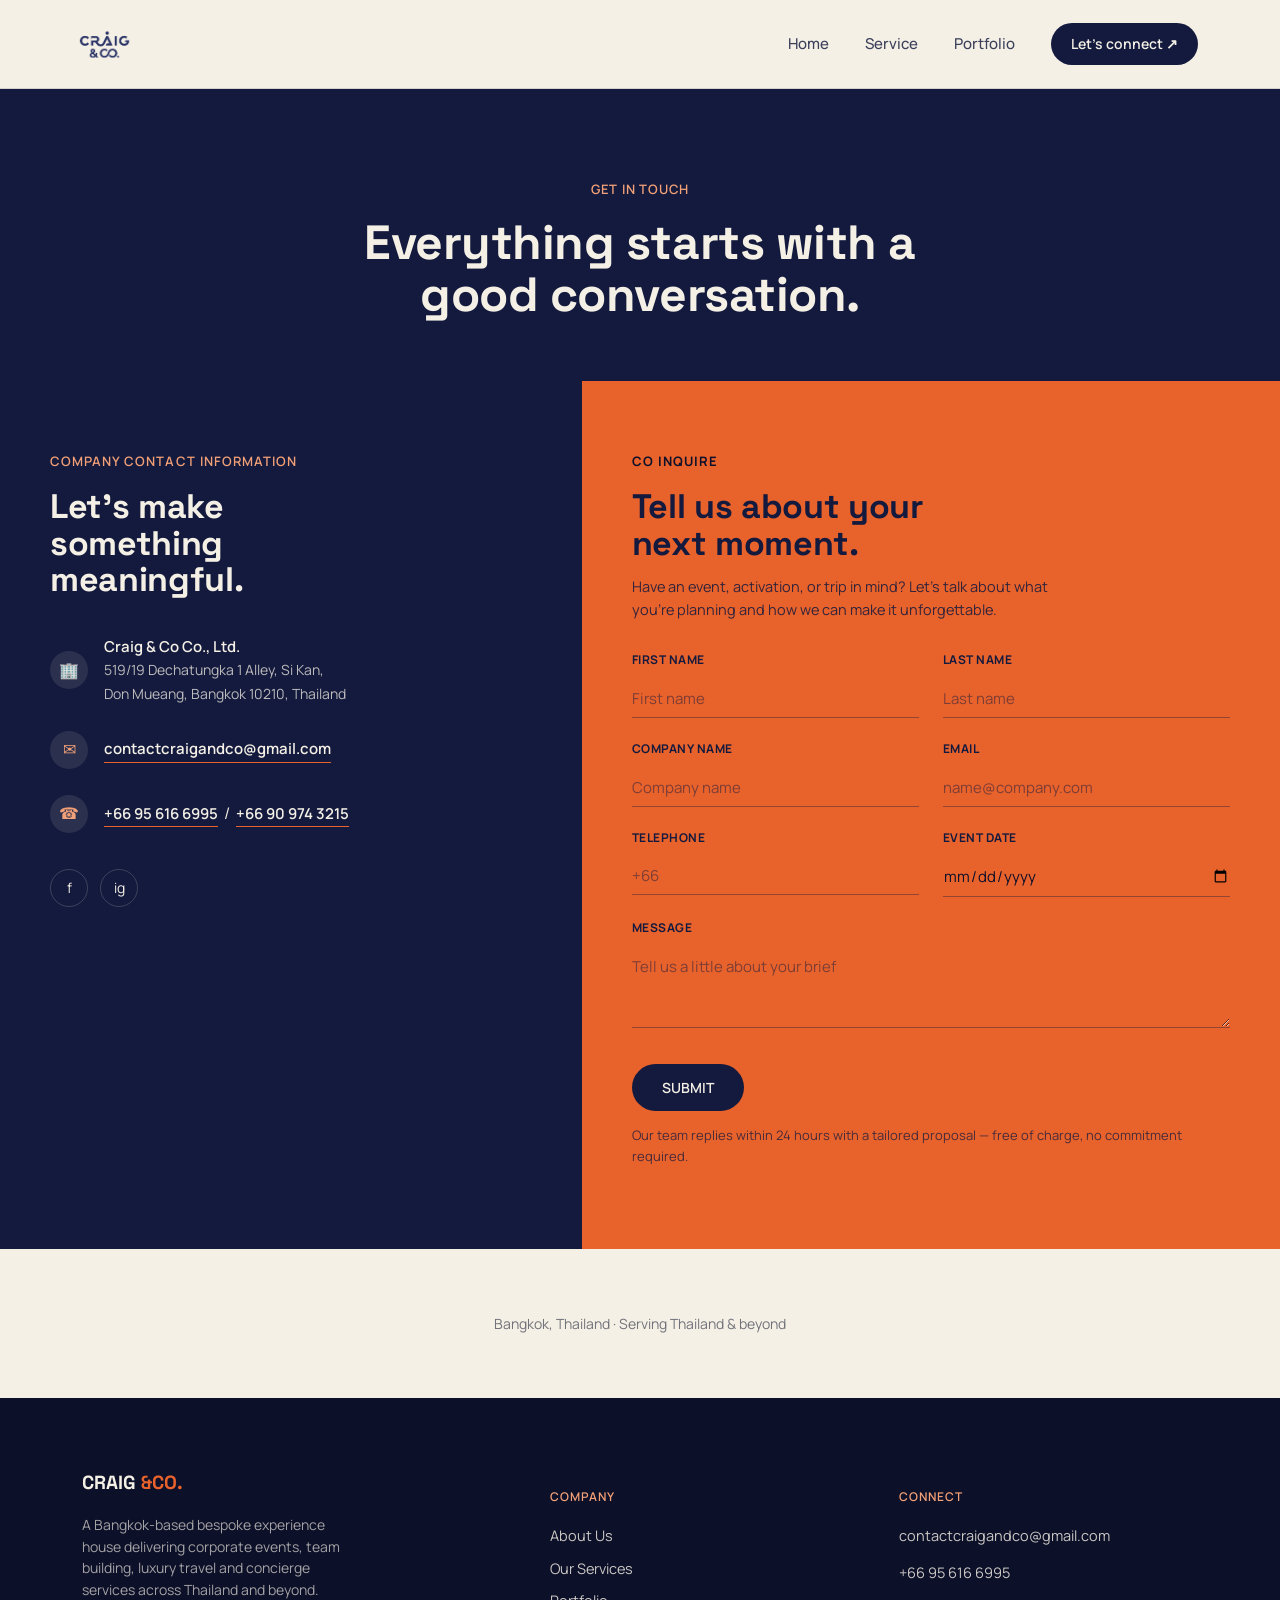
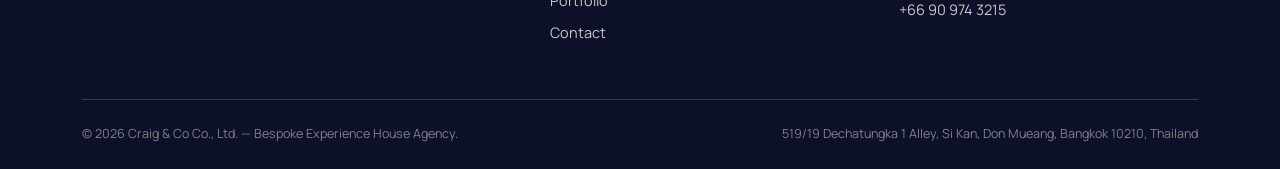
==== contact.html @ 36f7f747 "Initial commit" ====
<!DOCTYPE html>
<html lang="th">
<head>
<meta charset="UTF-8">
<meta name="viewport" content="width=device-width, initial-scale=1.0">
<title>Contact — CRAIG & CO.</title>
<link rel="stylesheet" href="assets/style.css">
</head>
<body>

<nav class="nav">
  <div class="nav-inner">
    <a class="logo" href="index.html">
      <img src="assets/Primary Logo-01.png" alt="CRAIG &amp; CO." class="logo-img">
    </a>
    <div class="nav-links">
      <a href="index.html">Home</a>
      <a href="service.html">Service</a>
      <a href="portfolio.html">Portfolio</a>
      <a class="nav-cta" href="contact.html">Let's connect ↗</a>
    </div>
  </div>
</nav>

<header class="contact-hero">
  <div class="wrap">
    <div class="eyebrow" style="text-align:center; justify-content:center;">GET IN TOUCH</div>
    <h1>Everything starts with a good conversation.</h1>
  </div>
</header>

<section class="contact-split" style="padding:0;">
  <div class="contact-info">
    <div class="lead">COMPANY CONTACT INFORMATION</div>
    <h2>Let's make something meaningful.</h2>

    <div class="contact-row">
      <div class="ic">🏢</div>
      <span style="font-weight:600; font-size:15px;">Craig & Co Co., Ltd.<br><span style="font-weight:400; opacity:0.75; font-size:14px;">519/19 Dechatungka 1 Alley, Si Kan,<br>Don Mueang, Bangkok 10210, Thailand</span></span>
    </div>
    <div class="contact-row">
      <div class="ic">✉</div>
      <a href="mailto:contactcraigandco@gmail.com">contactcraigandco@gmail.com</a>
    </div>
    <div class="contact-row">
      <div class="ic">☎</div>
      <span><a href="tel:+66956166995">+66 95 616 6995</a> &nbsp;/&nbsp; <a href="tel:+66909743215">+66 90 974 3215</a></span>
    </div>

    <div class="socials">
      <a href="#" aria-label="Facebook">f</a>
      <a href="#" aria-label="Instagram">ig</a>
    </div>
  </div>

  <div class="contact-form">
    <div class="lead">CO INQUIRE</div>
    <h2>Tell us about your next moment.</h2>
    <p style="font-size:14.5px; opacity:0.85; margin:-20px 0 30px; max-width:420px;">Have an event, activation, or trip in mind? Let's talk about what you're planning and how we can make it unforgettable.</p>

    <form id="inquiryForm">
      <div class="form-row">
        <div class="field">
          <label for="firstname">FIRST NAME</label>
          <input type="text" id="firstname" placeholder="First name" required>
        </div>
        <div class="field">
          <label for="lastname">LAST NAME</label>
          <input type="text" id="lastname" placeholder="Last name" required>
        </div>
      </div>
      <div class="form-row">
        <div class="field">
          <label for="company">COMPANY NAME</label>
          <input type="text" id="company" placeholder="Company name">
        </div>
        <div class="field">
          <label for="email">EMAIL</label>
          <input type="email" id="email" placeholder="name@company.com" required>
        </div>
      </div>
      <div class="form-row">
        <div class="field">
          <label for="tel">TELEPHONE</label>
          <input type="tel" id="tel" placeholder="+66">
        </div>
        <div class="field">
          <label for="eventdate">EVENT DATE</label>
          <input type="date" id="eventdate">
        </div>
      </div>
      <div class="field">
        <label for="brief">MESSAGE</label>
        <textarea id="brief" rows="3" placeholder="Tell us a little about your brief"></textarea>
      </div>
      <button type="submit" class="form-submit">SUBMIT</button>
      <p class="form-note">Our team replies within 24 hours with a tailored proposal — free of charge, no commitment required.</p>
      <div class="form-success" id="formSuccess">Thanks — your inquiry has been noted. We'll be in touch shortly.</div>
    </form>
  </div>
</section>

<div class="map-note">
  <div class="wrap"><p>Bangkok, Thailand · Serving Thailand & beyond</p></div>
</div>

<footer>
  <div class="wrap">
    <div class="footer-grid">
      <div>
        <div class="footer-logo">CRAIG <span class="hi">&CO.</span></div>
        <p>A Bangkok-based bespoke experience house delivering corporate events, team building, luxury travel and concierge services across Thailand and beyond.</p>
      </div>
      <div class="footer-col">
        <h5>COMPANY</h5>
        <a href="index.html#who">About Us</a>
        <a href="service.html">Our Services</a>
        <a href="portfolio.html">Portfolio</a>
        <a href="contact.html">Contact</a>
      </div>
      <div class="footer-col">
        <h5>CONNECT</h5>
        <p>contactcraigandco@gmail.com</p>
        <p>+66 95 616 6995</p>
        <p>+66 90 974 3215</p>
      </div>
    </div>
    <div class="footer-bottom">
      <span>© 2026 Craig & Co Co., Ltd. — Bespoke Experience House Agency.</span>
      <span>519/19 Dechatungka 1 Alley, Si Kan, Don Mueang, Bangkok 10210, Thailand</span>
    </div>
  </div>
</footer>

<script>
document.getElementById('inquiryForm').addEventListener('submit', function(e){
  e.preventDefault();
  document.getElementById('formSuccess').style.display = 'block';
  this.reset();
});
</script>
</body>
</html>
---- assets/style.css ----
@import url('https://fonts.googleapis.com/css2?family=Space+Grotesk:wght@400;500;600;700&family=Manrope:wght@400;500;600;700&display=swap');

:root{
  --navy: #141a3d;
  --navy-deep: #0d1029;
  --cream: #f4f0e6;
  --orange: #e8622c;
  --orange-soft: #f2a077;
  --ink: #1b1f33;
  --line: rgba(20,26,61,0.14);
  --line-light: rgba(244,240,230,0.18);
  --max: 1180px;
}

*{box-sizing:border-box;}
html{scroll-behavior:smooth;}
body{
  margin:0;
  font-family:'Manrope', sans-serif;
  color:var(--ink);
  background:var(--cream);
  line-height:1.55;
  -webkit-font-smoothing:antialiased;
}
h1,h2,h3,h4{
  font-family:'Space Grotesk', sans-serif;
  margin:0;
  line-height:1.08;
  letter-spacing:-0.01em;
}
a{color:inherit; text-decoration:none;}
img{display:block; max-width:100%;}
button{font-family:inherit;}

.wrap{max-width:var(--max); margin:0 auto; padding:0 32px;}

/* NAV */
.nav{
  position:sticky; top:0; z-index:50;
  background:var(--cream);
  border-bottom:1px solid var(--line);
}
.nav-inner{
  display:flex; align-items:center; justify-content:space-between;
  padding:20px 32px;
  max-width:var(--max); margin:0 auto;
}
.logo{
  display:inline-flex;
  align-items:center;
  text-decoration:none;
  font-family:'Space Grotesk', sans-serif;
  font-weight:700;
  font-size:19px;
  color:var(--navy);
}
.logo span{color:var(--orange);}
.logo-img{
  height:84px;
  width:auto;
  display:block;
  object-fit:contain;
  margin:-18px 0 -18px -13px;
}
.nav-links{
  display:flex; gap:36px; align-items:center;
  font-size:15px; font-weight:500;
}
.nav-links a{color:var(--navy); opacity:0.82; transition:opacity .15s;}
.nav-links a:hover{opacity:1;}
.nav-cta{
  display:inline-flex; align-items:center; gap:6px;
  background:var(--navy); color:var(--cream) !important;
  padding:10px 20px; border-radius:999px; font-weight:600; opacity:1 !important;
  font-size:14px;
}
.nav-toggle{display:none;}

/* HERO */
.hero{
  position:relative;
  background:linear-gradient(100deg, var(--navy-deep) 20%, rgba(13,16,41,0.55) 55%), url('hero.jpg') center/cover no-repeat;
  color:var(--cream);
  min-height:88vh;
  display:flex; align-items:center;
}
.hero-inner{max-width:var(--max); margin:0 auto; padding:80px 32px; width:100%;}
.eyebrow{
  font-size:13px; font-weight:600; letter-spacing:0.06em;
  color:var(--orange-soft);
  margin-bottom:18px;
}
.hero-tag{
  display:inline-block;
  background:rgba(20,26,61,0.55);
  border:1px solid rgba(244,240,230,0.25);
  padding:14px 22px;
  font-family:'Space Grotesk', sans-serif;
  font-weight:700; font-size:20px;
  margin-bottom:28px;
}
.hero-tag .hi{color:var(--orange);}
.hero h1{
  font-size:clamp(34px, 5vw, 58px);
  max-width:780px;
  margin-bottom:22px;
}
.hero h1 .hi{color:var(--orange);}
.hero p{
  max-width:460px;
  font-size:17px;
  opacity:0.88;
  margin-bottom:34px;
}
.link-arrow{
  display:inline-flex; align-items:center; gap:8px;
  font-size:13px; font-weight:600; letter-spacing:0.04em;
  border-bottom:1px solid currentColor;
  padding-bottom:6px;
}
.hero-location{
  position:absolute; right:32px; bottom:28px;
  font-size:12px; letter-spacing:0.12em; opacity:0.75;
  display:flex; align-items:center; gap:8px;
}
.hero-location .dot{width:5px; height:5px; border-radius:50%; background:var(--orange);}

/* SECTION */
section{padding:110px 0;}
.section-head{
  display:flex; justify-content:space-between; align-items:flex-end;
  gap:40px; margin-bottom:56px;
  flex-wrap:wrap;
}
.section-num{
  font-size:13px; font-weight:600; color:var(--orange);
  letter-spacing:0.04em; margin-bottom:14px; display:block;
}
.section-head h2{
  font-size:clamp(28px, 3.6vw, 42px);
  max-width:560px;
  color:var(--navy);
}
.section-head p{
  max-width:340px; font-size:15px; color:var(--ink); opacity:0.72;
}

/* WHO WE ARE */
.who{background:var(--cream);}
.who-grid{display:grid; grid-template-columns:1.4fr 40px 1fr; gap:0; align-items:start;}
.who-title span.brand{color:var(--orange);}
.who-title{font-size:clamp(30px,4vw,46px); color:var(--navy); margin-bottom:6px;}
.who-rule{
  writing-mode:vertical-rl;
  text-orientation:mixed;
  font-size:11px; letter-spacing:0.1em; color:#9a9583;
  justify-self:center;
  border-left:1px solid var(--line);
  padding-left:14px; height:100%;
}
.who-right p{font-size:15px; color:var(--ink); opacity:0.8; margin-bottom:26px; max-width:320px;}
.who-quote{
  border-top:1px solid var(--line);
  margin-top:48px; padding-top:32px;
  font-family:'Space Grotesk', sans-serif;
  font-size:clamp(19px,2.4vw,26px);
  color:var(--navy);
  max-width:800px;
}
.who-quote em{color:var(--orange); font-style:italic; font-family:Georgia, serif;}

/* DARK STRIP - business challenges */
.challenges{
  background:var(--navy); color:var(--cream);
}
.challenges .wrap{display:grid; grid-template-columns:1fr 1fr; gap:60px;}
.challenges h2{font-size:clamp(30px,4vw,44px); margin-bottom:26px; max-width:420px;}
.challenges .rule{width:60px; height:3px; background:var(--orange); margin-bottom:26px;}
.challenges p{opacity:0.75; max-width:340px; font-size:15px;}
.challenge-list{border-top:1px solid var(--line-light);}
.challenge-item{
  display:flex; align-items:center; gap:24px;
  padding:26px 0; border-bottom:1px solid var(--line-light);
  font-size:20px;
}
.challenge-item .no{color:var(--orange); font-weight:600; font-size:13px; width:20px;}
.challenge-item .arrow{margin-left:auto; color:var(--orange);}

/* SERVICES */
.services-grid{
  display:grid; grid-template-columns:1fr 1fr; gap:0;
  border-top:1px solid var(--line); border-left:1px solid var(--line);
}
.service-card{
  border-right:1px solid var(--line); border-bottom:1px solid var(--line);
  padding:36px; position:relative;
  transition:background .3s ease;
  overflow:hidden;
}
.service-card.wide{grid-column:1 / -1; display:grid; grid-template-columns:1fr 1fr;}
.service-media{
  height:210px; margin:-36px -36px 20px -36px;
  background-size:cover; background-position:center;
  transition:transform .6s cubic-bezier(0.16, 1, 0.3, 1);
}
.service-card:hover .service-media{
  transform:scale(1.04);
}
.service-tag{font-size:12px; letter-spacing:0.08em; color:var(--orange); font-weight:600; margin-bottom:10px;}
.service-card h3{font-size:26px; color:var(--navy); margin-bottom:12px;}
.service-card p{font-size:14.5px; opacity:0.75; margin-bottom:18px; max-width:340px;}
.service-card ul{margin:0 0 18px; padding-left:18px; font-size:14px; opacity:0.85;}
.service-card ul li{margin-bottom:4px;}
.service-outcome{font-size:13px; padding-top:14px; border-top:1px solid var(--line);}
.service-outcome b{color:var(--orange); font-weight:700; margin-right:6px;}
.card-arrow{
  position:absolute; top:26px; right:26px; color:var(--orange);
  transition:transform .3s ease;
}
.service-card:hover .card-arrow{
  transform:translate(3px, -3px);
}

/* CO SOLUTIONS */
.solutions{background:var(--navy); color:var(--cream);}
.solutions .section-head h2{color:var(--cream);}
.solutions .section-head p{color:var(--cream); opacity:0.7;}
.solutions-grid{display:grid; grid-template-columns:repeat(3,1fr); gap:26px;}
.solution-card{
  position:relative;
  border-radius:3px;
  overflow:hidden;
  aspect-ratio:3/4.1;
  cursor:pointer;
}
.solution-card img{
  width:100%;
  height:100%;
  object-fit:cover;
  display:block;
  transition:transform 0.65s cubic-bezier(0.16, 1, 0.3, 1);
  will-change:transform;
}
.solution-card:hover img{
  transform:scale(1.07);
}
.solution-card .overlay{
  position:absolute;
  left:0;
  right:0;
  bottom:0;
  padding:24px 22px 26px;
  background:linear-gradient(to top, rgba(13,16,41,0.92) 0%, rgba(13,16,41,0.65) 60%, rgba(13,16,41,0) 100%);
  display:flex;
  flex-direction:column;
  justify-content:flex-end;
  transition:background 0.4s ease, padding 0.4s ease;
}
.solution-card:hover .overlay{
  background:linear-gradient(to top, rgba(13,16,41,0.96) 0%, rgba(13,16,41,0.85) 70%, rgba(13,16,41,0.15) 100%);
}
.solution-card h4{
  font-size:19px;
  color:var(--cream);
  margin:0;
  transition:transform 0.4s cubic-bezier(0.16, 1, 0.3, 1), color 0.3s ease;
}
.solution-card p{
  font-size:13px;
  line-height:1.55;
  color:var(--cream);
  opacity:0;
  max-height:0;
  margin:0;
  transform:translateY(12px);
  overflow:hidden;
  transition:opacity 0.4s ease, transform 0.45s cubic-bezier(0.16, 1, 0.3, 1), max-height 0.45s ease, margin-top 0.3s ease;
  pointer-events:none;
}
.solution-card:hover p{
  opacity:0.88;
  max-height:140px;
  margin-top:10px;
  transform:translateY(0);
  pointer-events:auto;
}

/* FLAWLESS EXECUTION */
.execution{background:var(--cream);}
.execution .wrap{display:grid; grid-template-columns:0.9fr 1.1fr; gap:64px; align-items:center;}
.execution img{width:100%; height:100%; object-fit:cover; aspect-ratio:4/5;}
.execution h2{font-size:clamp(28px,3.6vw,40px); color:var(--navy); margin-bottom:32px;}
.exec-list{border-top:1px solid var(--line);}
.exec-item{
  display:flex; align-items:center; gap:20px;
  padding:20px 0; border-bottom:1px solid var(--line);
  font-size:16px; font-weight:500;
}
.exec-item .no{color:var(--orange); font-size:13px; font-weight:700; width:20px;}
.exec-item .arrow{margin-left:auto; color:var(--orange);}

/* HOW WE WORK */
.process-grid{
  display:grid; grid-template-columns:repeat(3,1fr);
  border-top:1px solid var(--line); border-left:1px solid var(--line);
}
.process-card{
  border-right:1px solid var(--line); border-bottom:1px solid var(--line);
  padding:32px; min-height:200px;
}
.process-card .no{font-size:13px; color:var(--orange); font-weight:600; margin-bottom:14px; display:block;}
.process-card h3{font-size:24px; color:var(--navy); margin-bottom:12px;}
.process-card p{font-size:14px; opacity:0.75;}

/* GALLERY */
.gallery-grid{
  display:grid; grid-template-columns:repeat(4,1fr); gap:14px;
}
.gallery-grid img{width:100%; height:210px; object-fit:cover; border-radius:2px;}
.gallery-grid img.tall{height:440px; grid-row:span 2;}

/* TESTIMONIAL */
.testimonial-card{
  background:#fff; border:1px solid var(--line);
  padding:30px 34px; max-width:520px;
}
.testimonial-card p{font-family:Georgia, serif; font-style:italic; font-size:15px; opacity:0.85; margin-bottom:18px;}
.testimonial-card .name{font-weight:600; font-size:14px; color:var(--navy);}
.testimonial-card .date{font-size:12.5px; opacity:0.6;}

/* FAQ */
.faq-list{border-top:1px solid var(--line); max-width:760px;}
.faq-item{border-bottom:1px solid var(--line); padding:22px 0; display:flex; justify-content:space-between; gap:20px; cursor:pointer;}
.faq-item-wrap:last-child .faq-answer{border-bottom:1px solid var(--line);}
.faq-item h4{font-size:17px; color:var(--navy); font-weight:600;}
.faq-item .plus{color:var(--orange); font-size:20px;}
.faq-answer{display:none; padding:0 0 22px; margin-top:-14px; font-size:14.5px; opacity:0.75; max-width:600px;}

/* CTA STRIP */
.cta-strip{text-align:center; background:var(--cream);}
.cta-strip h2{font-size:clamp(28px,4vw,44px); color:var(--navy); margin-bottom:18px;}
.cta-strip h2 .hi{color:var(--orange);}
.cta-strip p{max-width:520px; margin:0 auto 34px; font-size:15px; opacity:0.75;}
.cta-box{
  display:inline-flex; gap:14px; align-items:center;
  background:#eae5d6; padding:14px; border-radius:999px;
}
.btn-primary{
  background:var(--navy); color:var(--cream);
  padding:14px 26px; border-radius:999px; font-weight:600; font-size:14px;
  border:none; cursor:pointer;
}
.btn-secondary{
  background:transparent; border:1px solid var(--navy);
  color:var(--navy); padding:13px 24px; border-radius:999px;
  font-weight:600; font-size:14px; cursor:pointer;
  display:inline-flex; align-items:center; gap:8px;
}

/* FOOTER */
footer{background:var(--navy-deep); color:var(--cream); padding:70px 0 26px;}
.footer-grid{
  display:grid; grid-template-columns:1.4fr 1fr 1fr; gap:50px;
  padding-bottom:44px; border-bottom:1px solid var(--line-light);
}
.footer-logo{font-family:'Space Grotesk',sans-serif; font-weight:700; font-size:19px; margin-bottom:16px;}
.footer-logo .hi{color:var(--orange);}
.footer-grid p{font-size:14px; opacity:0.65; max-width:280px;}
.footer-col h5{font-size:12px; letter-spacing:0.08em; color:var(--orange-soft); margin-bottom:18px; font-weight:600;}
.footer-col a, .footer-col p{display:block; font-size:14.5px; opacity:0.82; margin-bottom:10px;}
.footer-bottom{
  display:flex; justify-content:space-between; padding-top:24px;
  font-size:12.5px; opacity:0.5; flex-wrap:wrap; gap:10px;
}

/* CONTACT PAGE */
.contact-hero{background:var(--navy); color:var(--cream); padding:90px 0 60px; text-align:center;}
.contact-hero h1{font-size:clamp(30px,4.6vw,48px); max-width:640px; margin:0 auto;}
.contact-split{display:grid; grid-template-columns:1fr 1.2fr;}
.contact-info{background:var(--navy); color:var(--cream); padding:70px 50px;}
.contact-info .lead{font-size:13px; letter-spacing:0.08em; color:var(--orange-soft); font-weight:600; margin-bottom:18px;}
.contact-info h2{font-size:clamp(26px,3vw,34px); margin-bottom:36px; max-width:280px;}
.contact-row{display:flex; align-items:center; gap:16px; margin-bottom:26px;}
.contact-row .ic{
  width:38px; height:38px; border-radius:50%;
  background:rgba(244,240,230,0.1); display:flex; align-items:center; justify-content:center;
  color:var(--orange-soft); flex-shrink:0;
}
.contact-row a{font-weight:600; font-size:15px; border-bottom:1px solid var(--orange); padding-bottom:2px;}
.socials{display:flex; gap:12px; margin-top:36px;}
.socials a{
  width:38px; height:38px; border-radius:50%; border:1px solid var(--line-light);
  display:flex; align-items:center; justify-content:center; font-size:14px;
}
.contact-form{background:var(--orange); padding:70px 50px; color:var(--navy);}
.contact-form .lead{font-size:13px; letter-spacing:0.08em; font-weight:700; margin-bottom:18px; color:var(--navy-deep);}
.contact-form h2{font-size:clamp(26px,3vw,34px); margin-bottom:34px; max-width:320px;}
.form-row{display:grid; grid-template-columns:1fr 1fr; gap:24px; margin-bottom:22px;}
.field label{display:block; font-size:12px; font-weight:700; letter-spacing:0.04em; margin-bottom:10px;}
.field input, .field textarea{
  width:100%; border:none; border-bottom:1px solid rgba(20,26,61,0.4);
  background:transparent; padding:8px 0; font-family:'Manrope',sans-serif;
  font-size:15px; color:var(--navy-deep);
}
.field input::placeholder, .field textarea::placeholder{color:rgba(20,26,61,0.5);}
.field textarea{resize:vertical; min-height:60px;}
.form-submit{
  margin-top:30px; background:var(--navy); color:var(--cream);
  padding:14px 30px; border-radius:999px; border:none; font-weight:600; cursor:pointer; font-size:14px;
}
.form-note{font-size:13px; opacity:0.75; margin-top:14px;}
.form-success{
  display:none; margin-top:20px; padding:14px 18px; background:rgba(20,26,61,0.12);
  border-radius:6px; font-size:14px; font-weight:600;
}
.map-note{background:var(--cream); padding:50px 0; text-align:center;}
.map-note p{opacity:0.6; font-size:14px;}

@media (max-width: 900px){
  .nav-links{display:none;}
  .who-grid{grid-template-columns:1fr;}
  .who-rule{display:none;}
  .challenges .wrap{grid-template-columns:1fr;}
  .services-grid, .service-card.wide{grid-template-columns:1fr;}
  .solutions-grid{grid-template-columns:1fr;}
  .solution-card p{
    opacity:0.88;
    max-height:none;
    margin-top:8px;
    transform:none;
    pointer-events:auto;
  }
  .execution .wrap{grid-template-columns:1fr;}
  .execution img{aspect-ratio:16/9;}
  .process-grid{grid-template-columns:1fr;}
  .gallery-grid{grid-template-columns:repeat(2,1fr);}
  .gallery-grid img.tall{height:210px; grid-row:auto;}
  .footer-grid{grid-template-columns:1fr; gap:30px;}
  .contact-split{grid-template-columns:1fr;}
  .form-row{grid-template-columns:1fr;}
  section{padding:70px 0;}
}

@media (hover: none){
  .solution-card p{
    opacity:0.88;
    max-height:none;
    margin-top:8px;
    transform:none;
    pointer-events:auto;
  }
}
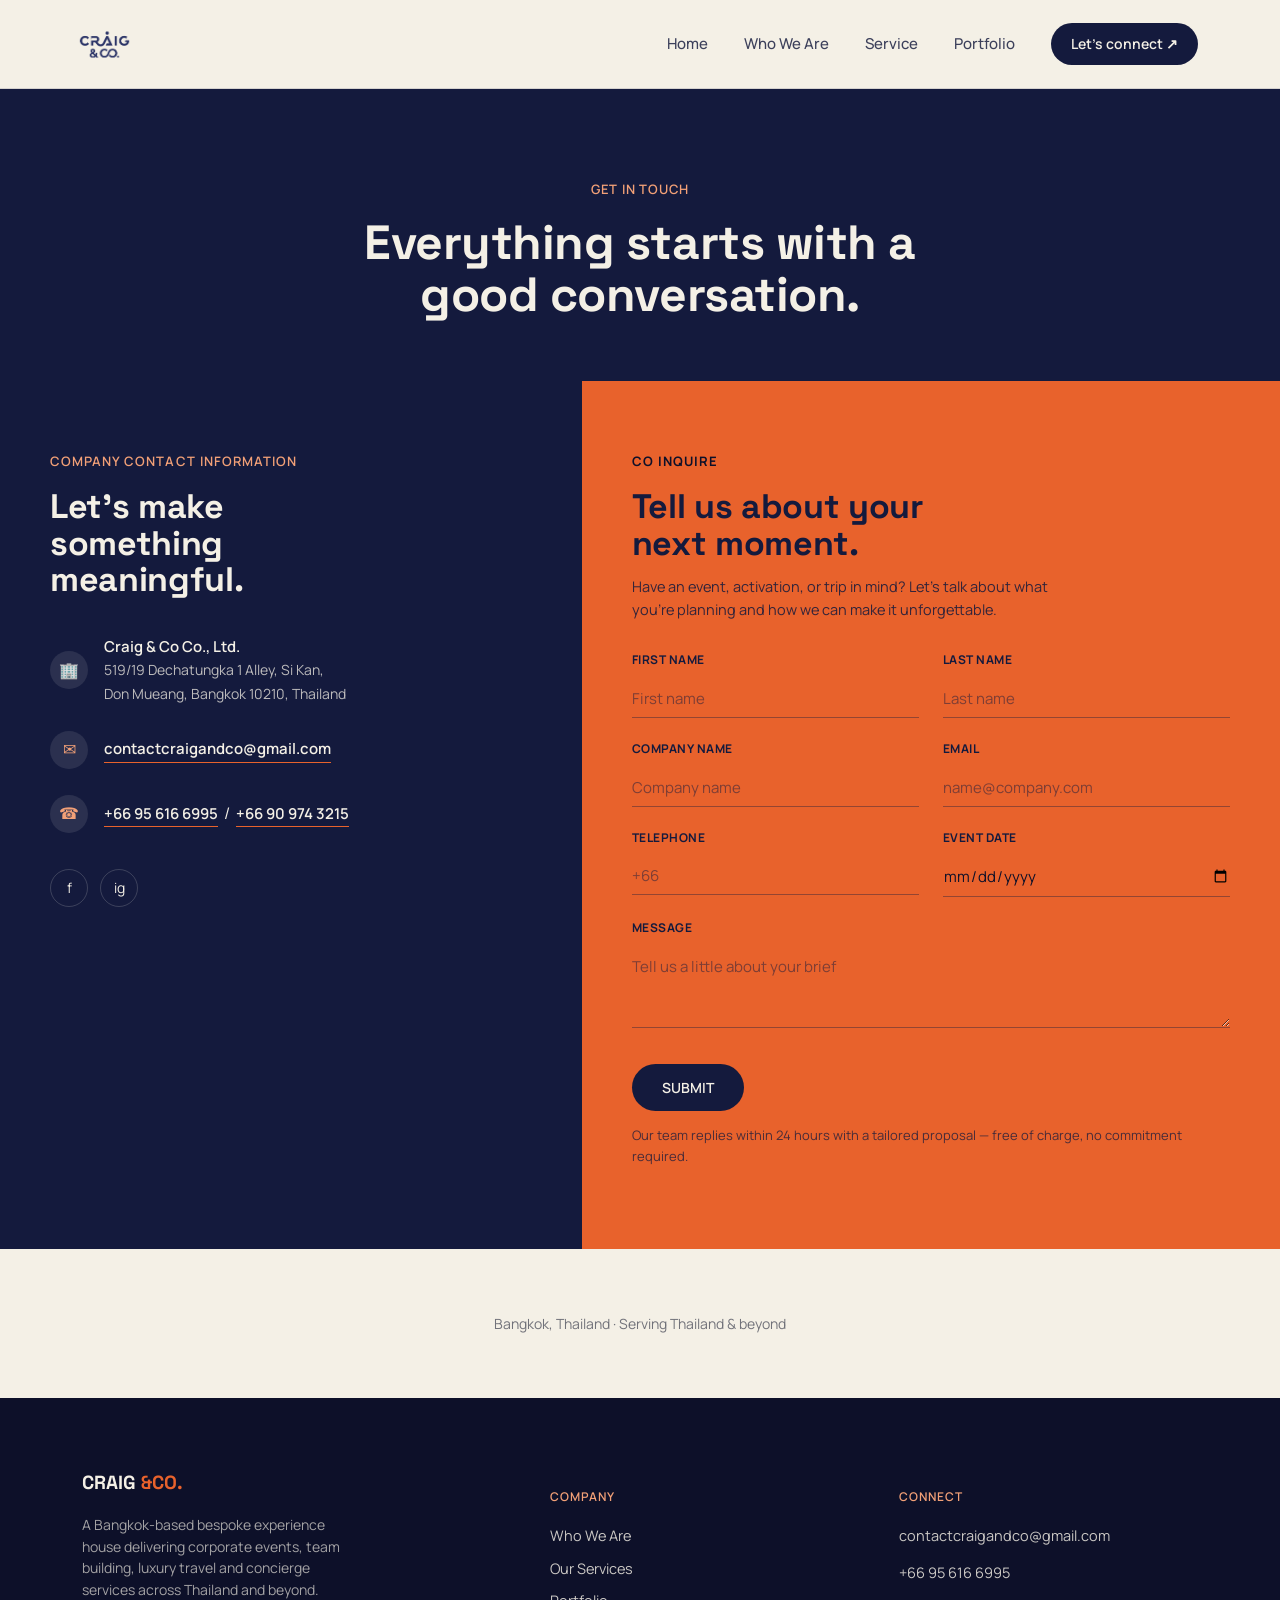
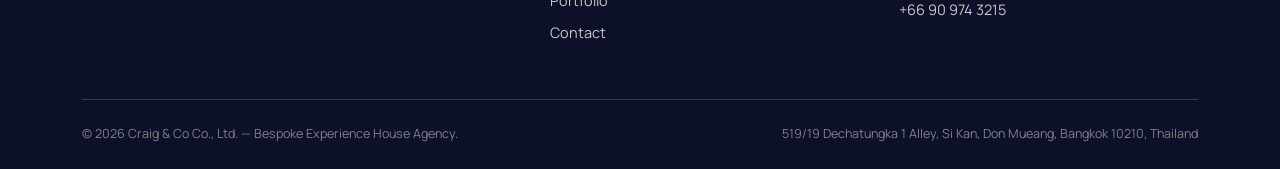
==== commit 6830d0dd: "first commit" ====
--- a/contact.html
+++ b/contact.html
@@ -1,143 +1,156 @@
 <!DOCTYPE html>
 <html lang="th">
+
 <head>
-<meta charset="UTF-8">
-<meta name="viewport" content="width=device-width, initial-scale=1.0">
-<title>Contact — CRAIG & CO.</title>
-<link rel="stylesheet" href="assets/style.css">
+  <meta charset="UTF-8">
+  <meta name="viewport" content="width=device-width, initial-scale=1.0">
+  <title>Contact — CRAIG & CO.</title>
+  <link rel="stylesheet" href="assets/style.css">
 </head>
+
 <body>
 
-<nav class="nav">
-  <div class="nav-inner">
-    <a class="logo" href="index.html">
-      <img src="assets/Primary Logo-01.png" alt="CRAIG &amp; CO." class="logo-img">
-    </a>
-    <div class="nav-links">
-      <a href="index.html">Home</a>
-      <a href="service.html">Service</a>
-      <a href="portfolio.html">Portfolio</a>
-      <a class="nav-cta" href="contact.html">Let's connect ↗</a>
+  <nav class="nav">
+    <div class="nav-inner">
+      <a class="logo" href="index.html">
+        <img src="assets/Primary Logo-01.png" alt="CRAIG &amp; CO." class="logo-img">
+      </a>
+      <div class="nav-links">
+        <a href="index.html">Home</a>
+        <a href="who-we-are.html">Who We Are</a>
+        <a href="service.html">Service</a>
+        <a href="portfolio.html">Portfolio</a>
+        <a class="nav-cta" href="contact.html">Let's connect ↗</a>
+      </div>
     </div>
-  </div>
-</nav>
+  </nav>
 
-<header class="contact-hero">
-  <div class="wrap">
-    <div class="eyebrow" style="text-align:center; justify-content:center;">GET IN TOUCH</div>
-    <h1>Everything starts with a good conversation.</h1>
-  </div>
-</header>
+  <header class="contact-hero">
+    <div class="wrap">
+      <div class="eyebrow" style="text-align:center; justify-content:center;">GET IN TOUCH</div>
+      <h1>Everything starts with a good conversation.</h1>
+    </div>
+  </header>
 
-<section class="contact-split" style="padding:0;">
-  <div class="contact-info">
-    <div class="lead">COMPANY CONTACT INFORMATION</div>
-    <h2>Let's make something meaningful.</h2>
+  <section class="contact-split" style="padding:0;">
+    <div class="contact-info">
+      <div class="lead">COMPANY CONTACT INFORMATION</div>
+      <h2>Let's make something meaningful.</h2>
 
-    <div class="contact-row">
-      <div class="ic">🏢</div>
-      <span style="font-weight:600; font-size:15px;">Craig & Co Co., Ltd.<br><span style="font-weight:400; opacity:0.75; font-size:14px;">519/19 Dechatungka 1 Alley, Si Kan,<br>Don Mueang, Bangkok 10210, Thailand</span></span>
-    </div>
-    <div class="contact-row">
-      <div class="ic">✉</div>
-      <a href="mailto:contactcraigandco@gmail.com">contactcraigandco@gmail.com</a>
-    </div>
-    <div class="contact-row">
-      <div class="ic">☎</div>
-      <span><a href="tel:+66956166995">+66 95 616 6995</a> &nbsp;/&nbsp; <a href="tel:+66909743215">+66 90 974 3215</a></span>
+      <div class="contact-row">
+        <div class="ic">🏢</div>
+        <span style="font-weight:600; font-size:15px;">Craig & Co Co., Ltd.<br><span
+            style="font-weight:400; opacity:0.75; font-size:14px;">519/19 Dechatungka 1 Alley, Si Kan,<br>Don Mueang,
+            Bangkok 10210, Thailand</span></span>
+      </div>
+      <div class="contact-row">
+        <div class="ic">✉</div>
+        <a href="mailto:contactcraigandco@gmail.com">contactcraigandco@gmail.com</a>
+      </div>
+      <div class="contact-row">
+        <div class="ic">☎</div>
+        <span><a href="tel:+66956166995">+66 95 616 6995</a> &nbsp;/&nbsp; <a href="tel:+66909743215">+66 90 974
+            3215</a></span>
+      </div>
+
+      <div class="socials">
+        <a href="#" aria-label="Facebook">f</a>
+        <a href="#" aria-label="Instagram">ig</a>
+      </div>
     </div>
 
-    <div class="socials">
-      <a href="#" aria-label="Facebook">f</a>
-      <a href="#" aria-label="Instagram">ig</a>
+    <div class="contact-form">
+      <div class="lead">CO INQUIRE</div>
+      <h2>Tell us about your next moment.</h2>
+      <p style="font-size:14.5px; opacity:0.85; margin:-20px 0 30px; max-width:420px;">Have an event, activation, or
+        trip in mind? Let's talk about what you're planning and how we can make it unforgettable.</p>
+
+      <form id="inquiryForm">
+        <div class="form-row">
+          <div class="field">
+            <label for="firstname">FIRST NAME</label>
+            <input type="text" id="firstname" placeholder="First name" required>
+          </div>
+          <div class="field">
+            <label for="lastname">LAST NAME</label>
+            <input type="text" id="lastname" placeholder="Last name" required>
+          </div>
+        </div>
+        <div class="form-row">
+          <div class="field">
+            <label for="company">COMPANY NAME</label>
+            <input type="text" id="company" placeholder="Company name">
+          </div>
+          <div class="field">
+            <label for="email">EMAIL</label>
+            <input type="email" id="email" placeholder="name@company.com" required>
+          </div>
+        </div>
+        <div class="form-row">
+          <div class="field">
+            <label for="tel">TELEPHONE</label>
+            <input type="tel" id="tel" placeholder="+66">
+          </div>
+          <div class="field">
+            <label for="eventdate">EVENT DATE</label>
+            <input type="date" id="eventdate">
+          </div>
+        </div>
+        <div class="field">
+          <label for="brief">MESSAGE</label>
+          <textarea id="brief" rows="3" placeholder="Tell us a little about your brief"></textarea>
+        </div>
+        <button type="submit" class="form-submit">SUBMIT</button>
+        <p class="form-note">Our team replies within 24 hours with a tailored proposal — free of charge, no commitment
+          required.</p>
+        <div class="form-success" id="formSuccess">Thanks — your inquiry has been noted. We'll be in touch shortly.
+        </div>
+      </form>
+    </div>
+  </section>
+
+  <div class="map-note">
+    <div class="wrap">
+      <p>Bangkok, Thailand · Serving Thailand & beyond</p>
     </div>
   </div>
 
-  <div class="contact-form">
-    <div class="lead">CO INQUIRE</div>
-    <h2>Tell us about your next moment.</h2>
-    <p style="font-size:14.5px; opacity:0.85; margin:-20px 0 30px; max-width:420px;">Have an event, activation, or trip in mind? Let's talk about what you're planning and how we can make it unforgettable.</p>
-
-    <form id="inquiryForm">
-      <div class="form-row">
-        <div class="field">
-          <label for="firstname">FIRST NAME</label>
-          <input type="text" id="firstname" placeholder="First name" required>
+  <footer>
+    <div class="wrap">
+      <div class="footer-grid">
+        <div>
+          <div class="footer-logo">CRAIG <span class="hi">&CO.</span></div>
+          <p>A Bangkok-based bespoke experience house delivering corporate events, team building, luxury travel and
+            concierge services across Thailand and beyond.</p>
         </div>
-        <div class="field">
-          <label for="lastname">LAST NAME</label>
-          <input type="text" id="lastname" placeholder="Last name" required>
+        <div class="footer-col">
+          <h5>COMPANY</h5>
+          <a href="who-we-are.html">Who We Are</a>
+          <a href="service.html">Our Services</a>
+          <a href="portfolio.html">Portfolio</a>
+          <a href="contact.html">Contact</a>
+        </div>
+        <div class="footer-col">
+          <h5>CONNECT</h5>
+          <p>contactcraigandco@gmail.com</p>
+          <p>+66 95 616 6995</p>
+          <p>+66 90 974 3215</p>
         </div>
       </div>
-      <div class="form-row">
-        <div class="field">
-          <label for="company">COMPANY NAME</label>
-          <input type="text" id="company" placeholder="Company name">
-        </div>
-        <div class="field">
-          <label for="email">EMAIL</label>
-          <input type="email" id="email" placeholder="name@company.com" required>
-        </div>
-      </div>
-      <div class="form-row">
-        <div class="field">
-          <label for="tel">TELEPHONE</label>
-          <input type="tel" id="tel" placeholder="+66">
-        </div>
-        <div class="field">
-          <label for="eventdate">EVENT DATE</label>
-          <input type="date" id="eventdate">
-        </div>
-      </div>
-      <div class="field">
-        <label for="brief">MESSAGE</label>
-        <textarea id="brief" rows="3" placeholder="Tell us a little about your brief"></textarea>
-      </div>
-      <button type="submit" class="form-submit">SUBMIT</button>
-      <p class="form-note">Our team replies within 24 hours with a tailored proposal — free of charge, no commitment required.</p>
-      <div class="form-success" id="formSuccess">Thanks — your inquiry has been noted. We'll be in touch shortly.</div>
-    </form>
-  </div>
-</section>
-
-<div class="map-note">
-  <div class="wrap"><p>Bangkok, Thailand · Serving Thailand & beyond</p></div>
-</div>
-
-<footer>
-  <div class="wrap">
-    <div class="footer-grid">
-      <div>
-        <div class="footer-logo">CRAIG <span class="hi">&CO.</span></div>
-        <p>A Bangkok-based bespoke experience house delivering corporate events, team building, luxury travel and concierge services across Thailand and beyond.</p>
-      </div>
-      <div class="footer-col">
-        <h5>COMPANY</h5>
-        <a href="index.html#who">About Us</a>
-        <a href="service.html">Our Services</a>
-        <a href="portfolio.html">Portfolio</a>
-        <a href="contact.html">Contact</a>
-      </div>
-      <div class="footer-col">
-        <h5>CONNECT</h5>
-        <p>contactcraigandco@gmail.com</p>
-        <p>+66 95 616 6995</p>
-        <p>+66 90 974 3215</p>
+      <div class="footer-bottom">
+        <span>© 2026 Craig & Co Co., Ltd. — Bespoke Experience House Agency.</span>
+        <span>519/19 Dechatungka 1 Alley, Si Kan, Don Mueang, Bangkok 10210, Thailand</span>
       </div>
     </div>
-    <div class="footer-bottom">
-      <span>© 2026 Craig & Co Co., Ltd. — Bespoke Experience House Agency.</span>
-      <span>519/19 Dechatungka 1 Alley, Si Kan, Don Mueang, Bangkok 10210, Thailand</span>
-    </div>
-  </div>
-</footer>
+  </footer>
 
-<script>
-document.getElementById('inquiryForm').addEventListener('submit', function(e){
-  e.preventDefault();
-  document.getElementById('formSuccess').style.display = 'block';
-  this.reset();
-});
-</script>
+  <script>
+    document.getElementById('inquiryForm').addEventListener('submit', function (e) {
+      e.preventDefault();
+      document.getElementById('formSuccess').style.display = 'block';
+      this.reset();
+    });
+  </script>
 </body>
-</html>
+
+</html>
--- a/assets/style.css
+++ b/assets/style.css
@@ -158,7 +158,12 @@
   border-left:1px solid var(--line);
   padding-left:14px; height:100%;
 }
-.who-right p{font-size:15px; color:var(--ink); opacity:0.8; margin-bottom:26px; max-width:320px;}
+.who-right{
+  justify-self: end;
+  margin-left: auto;
+  text-align: left;
+}
+.who-right p{font-size:15px; color:var(--ink); opacity:0.8; margin-bottom:26px; max-width:360px;}
 .who-quote{
   border-top:1px solid var(--line);
   margin-top:48px; padding-top:32px;
@@ -277,12 +282,56 @@
   transition:opacity 0.4s ease, transform 0.45s cubic-bezier(0.16, 1, 0.3, 1), max-height 0.45s ease, margin-top 0.3s ease;
   pointer-events:none;
 }
-.solution-card:hover p{
-  opacity:0.88;
-  max-height:140px;
-  margin-top:10px;
+.solution-card:hover .overlay p{
+  opacity:0.95;
+  max-height:120px;
+  margin-top:8px;
   transform:translateY(0);
   pointer-events:auto;
+}
+
+/* SWIPER CUSTOM STYLES */
+.serviceSwiper {
+  padding-bottom: 56px !important;
+  position: relative;
+}
+.serviceSwiper .swiper-slide {
+  height: auto;
+}
+.serviceSwiper .swiper-pagination {
+  bottom: 10px !important;
+}
+.serviceSwiper .swiper-pagination-bullet {
+  background: var(--navy);
+  opacity: 0.3;
+  transition: all 0.3s ease;
+}
+.serviceSwiper .swiper-pagination-bullet-active {
+  background: var(--orange) !important;
+  opacity: 1;
+  width: 24px;
+  border-radius: 6px;
+}
+.serviceSwiper .swiper-button-next,
+.serviceSwiper .swiper-button-prev {
+  color: var(--navy) !important;
+  background: var(--cream);
+  border: 1px solid var(--line);
+  width: 46px;
+  height: 46px;
+  border-radius: 50%;
+  box-shadow: 0 4px 14px rgba(0,0,0,0.08);
+  transition: all 0.25s ease;
+}
+.serviceSwiper .swiper-button-next:hover,
+.serviceSwiper .swiper-button-prev:hover {
+  background: var(--navy);
+  color: var(--cream) !important;
+}
+.serviceSwiper .swiper-button-next::after,
+.serviceSwiper .swiper-button-prev::after {
+  font-size: 16px !important;
+  font-weight: bold;
 }
 
 /* FLAWLESS EXECUTION */
@@ -342,8 +391,7 @@
 .cta-strip h2 .hi{color:var(--orange);}
 .cta-strip p{max-width:520px; margin:0 auto 34px; font-size:15px; opacity:0.75;}
 .cta-box{
-  display:inline-flex; gap:14px; align-items:center;
-  background:#eae5d6; padding:14px; border-radius:999px;
+  display:inline-flex; gap:14px; align-items:center; flex-wrap:wrap; justify-content:center;
 }
 .btn-primary{
   background:var(--navy); color:var(--cream);
@@ -419,6 +467,7 @@
 @media (max-width: 900px){
   .nav-links{display:none;}
   .who-grid{grid-template-columns:1fr;}
+  .who-right{justify-self:start; margin-left:0;}
   .who-rule{display:none;}
   .challenges .wrap{grid-template-columns:1fr;}
   .services-grid, .service-card.wide{grid-template-columns:1fr;}
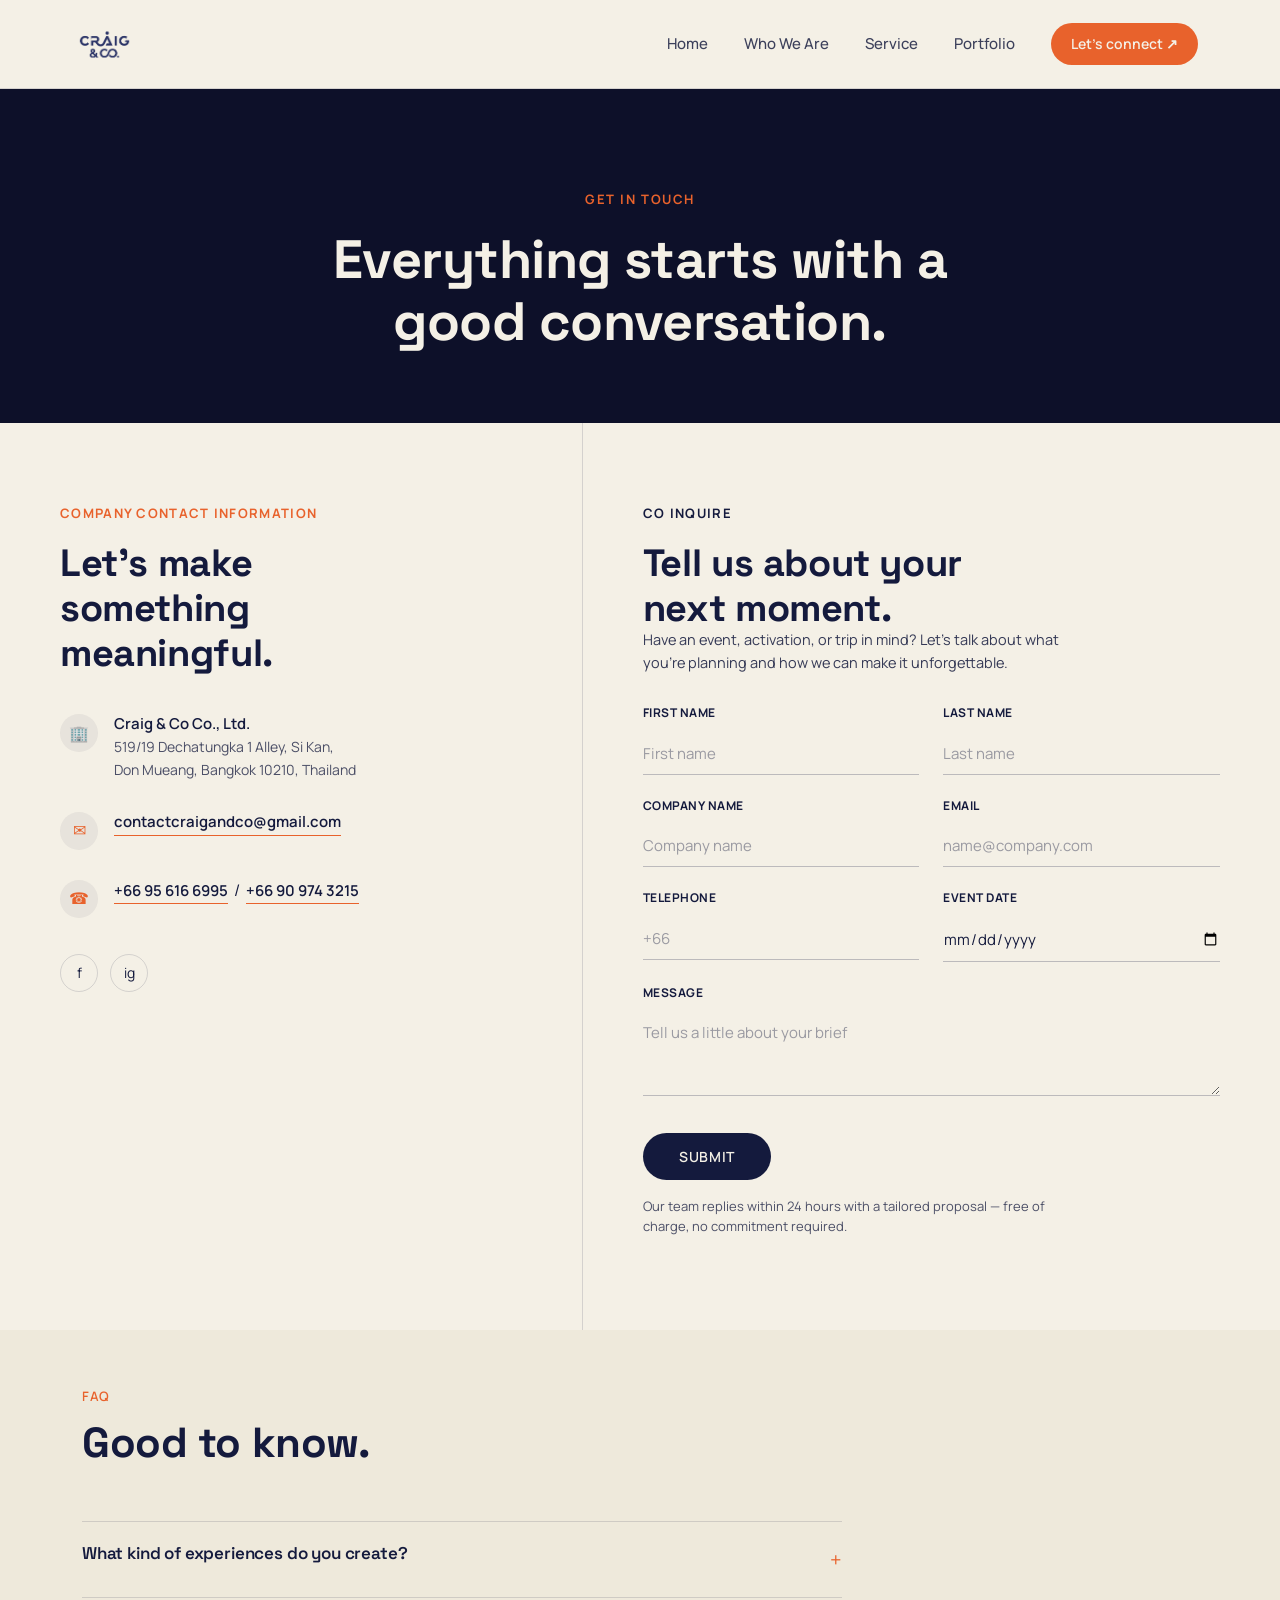
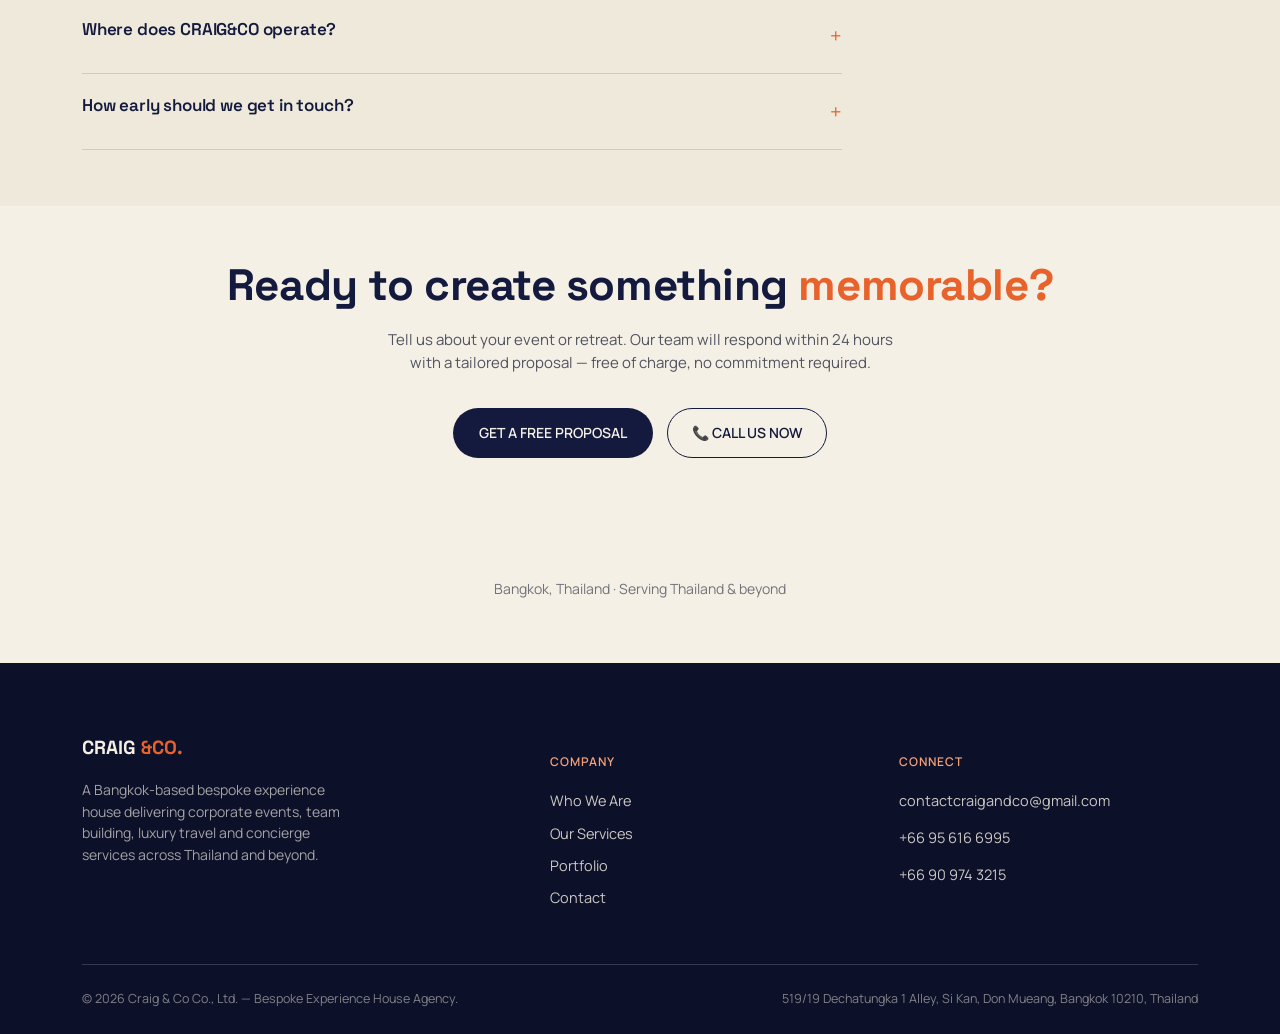
==== commit 3f25d49d: "Update repository and remove large files" ====
--- a/contact.html
+++ b/contact.html
@@ -20,7 +20,7 @@
         <a href="who-we-are.html">Who We Are</a>
         <a href="service.html">Service</a>
         <a href="portfolio.html">Portfolio</a>
-        <a class="nav-cta" href="contact.html">Let's connect ↗</a>
+        <a class="nav-cta active" href="contact.html">Let's connect ↗</a>
       </div>
     </div>
   </nav>
@@ -106,6 +106,44 @@
         <div class="form-success" id="formSuccess">Thanks — your inquiry has been noted. We'll be in touch shortly.
         </div>
       </form>
+    </div>
+  </section>
+
+  <!-- FAQ SECTION -->
+  <section style="background:#eee9db;">
+    <div class="wrap">
+      <div class="section-head">
+        <div>
+          <div class="section-num">FAQ</div>
+          <h2>Good to know.</h2>
+        </div>
+      </div>
+      <div class="faq-list">
+        <div class="faq-item-wrap">
+          <div class="faq-item"><h4>What kind of experiences do you create?</h4><span class="plus">+</span></div>
+          <div class="faq-answer">Corporate events, conferences and brand activations; leadership retreats and team-building journeys; and full concierge support — venue sourcing, transportation, travel management and on-site photography/videography.</div>
+        </div>
+        <div class="faq-item-wrap">
+          <div class="faq-item"><h4>Where does CRAIG&CO operate?</h4><span class="plus">+</span></div>
+          <div class="faq-answer">We're based in Bangkok, Thailand, and deliver experiences across Thailand and beyond.</div>
+        </div>
+        <div class="faq-item-wrap">
+          <div class="faq-item"><h4>How early should we get in touch?</h4><span class="plus">+</span></div>
+          <div class="faq-answer">Reach out as soon as you have a date or idea in mind — our team responds within 24 hours with a tailored proposal, free of charge.</div>
+        </div>
+      </div>
+    </div>
+  </section>
+
+  <!-- CTA STRIP -->
+  <section class="cta-strip">
+    <div class="wrap">
+      <h2>Ready to create something <span class="hi">memorable?</span></h2>
+      <p>Tell us about your event or retreat. Our team will respond within 24 hours with a tailored proposal — free of charge, no commitment required.</p>
+      <div class="cta-box">
+        <a class="btn-primary" href="contact.html">GET A FREE PROPOSAL</a>
+        <a class="btn-secondary" href="tel:+66956166995">📞 CALL US NOW</a>
+      </div>
     </div>
   </section>
 
@@ -150,6 +188,21 @@
       document.getElementById('formSuccess').style.display = 'block';
       this.reset();
     });
+
+    document.querySelectorAll('.faq-item').forEach(item=>{
+      item.addEventListener('click',()=>{
+        const plus = item.querySelector('.plus');
+        const answer = item.parentElement.querySelector('.faq-answer');
+        const isOpen = plus.textContent === '–';
+        if(isOpen){
+          answer.style.display = 'none';
+          plus.textContent = '+';
+        } else {
+          answer.style.display = 'block';
+          plus.textContent = '–';
+        }
+      });
+    });
   </script>
 </body>
 
--- a/assets/style.css
+++ b/assets/style.css
@@ -66,13 +66,44 @@
   display:flex; gap:36px; align-items:center;
   font-size:15px; font-weight:500;
 }
-.nav-links a{color:var(--navy); opacity:0.82; transition:opacity .15s;}
-.nav-links a:hover{opacity:1;}
+.nav-links a:not(.nav-cta){
+  position:relative;
+  color:var(--navy);
+  opacity:0.82;
+  padding:4px 0;
+  transition:color .2s ease, opacity .2s ease;
+}
+.nav-links a:not(.nav-cta)::after{
+  content:'';
+  position:absolute;
+  bottom:-2px;
+  left:0;
+  width:0;
+  height:2px;
+  background-color:var(--orange);
+  transition:width .25s ease-in-out;
+  border-radius:2px;
+}
+.nav-links a:not(.nav-cta):hover,
+.nav-links a:not(.nav-cta).active{
+  opacity:1;
+  color:var(--orange);
+  font-weight:600;
+}
+.nav-links a:not(.nav-cta):hover::after,
+.nav-links a:not(.nav-cta).active::after{
+  width:100%;
+}
 .nav-cta{
   display:inline-flex; align-items:center; gap:6px;
   background:var(--navy); color:var(--cream) !important;
   padding:10px 20px; border-radius:999px; font-weight:600; opacity:1 !important;
   font-size:14px;
+  transition:background .2s ease, transform .2s ease;
+}
+.nav-cta:hover, .nav-cta.active{
+  background:var(--orange);
+  color:var(--cream) !important;
 }
 .nav-toggle{display:none;}
 
@@ -81,7 +112,8 @@
   position:relative;
   background:linear-gradient(100deg, var(--navy-deep) 20%, rgba(13,16,41,0.55) 55%), url('hero.jpg') center/cover no-repeat;
   color:var(--cream);
-  min-height:88vh;
+  height:700px;
+  min-height:700px;
   display:flex; align-items:center;
 }
 .hero-inner{max-width:var(--max); margin:0 auto; padding:80px 32px; width:100%;}
@@ -126,7 +158,7 @@
 .hero-location .dot{width:5px; height:5px; border-radius:50%; background:var(--orange);}
 
 /* SECTION */
-section{padding:110px 0;}
+section{padding:56px 0;}
 .section-head{
   display:flex; justify-content:space-between; align-items:flex-end;
   gap:40px; margin-bottom:56px;
@@ -147,49 +179,91 @@
 
 /* WHO WE ARE */
 .who{background:var(--cream);}
-.who-grid{display:grid; grid-template-columns:1.4fr 40px 1fr; gap:0; align-items:start;}
-.who-title span.brand{color:var(--orange);}
-.who-title{font-size:clamp(30px,4vw,46px); color:var(--navy); margin-bottom:6px;}
-.who-rule{
-  writing-mode:vertical-rl;
-  text-orientation:mixed;
-  font-size:11px; letter-spacing:0.1em; color:#9a9583;
-  justify-self:center;
-  border-left:1px solid var(--line);
-  padding-left:14px; height:100%;
-}
-.who-right{
-  justify-self: end;
-  margin-left: auto;
-  text-align: left;
-}
-.who-right p{font-size:15px; color:var(--ink); opacity:0.8; margin-bottom:26px; max-width:360px;}
-.who-quote{
+.who-grid{display:grid; grid-template-columns:1.3fr 1fr; gap:60px; align-items:start;}
+.who-brand{color:var(--orange); font-size:clamp(36px, 4.5vw, 58px); font-weight:700; line-height:1.1; margin-bottom:8px; font-family:'Space Grotesk', sans-serif;}
+.who-title{font-size:clamp(32px, 4vw, 52px); color:var(--navy); line-height:1.12; font-weight:700; max-width:560px;}
+.who-right{display:flex; flex-direction:column; align-items:flex-start;}
+.who-bar{width:60px; height:4px; background:var(--orange); margin-bottom:24px; border-radius:2px;}
+.who-right p{font-size:15.5px; color:var(--ink); opacity:0.85; margin-bottom:28px; max-width:460px; line-height:1.6;}
+.who-link{
+  font-size:14.5px; font-weight:600; color:var(--navy);
+  border-bottom:1px solid rgba(20,26,61,0.35); padding-bottom:10px;
+  display:inline-block; width:100%; max-width:320px; text-decoration:none;
+  transition:border-color 0.25s ease, color 0.25s ease;
+}
+.who-link:hover{color:var(--orange); border-bottom-color:var(--orange);}
+
+.who-quote-wrap{
   border-top:1px solid var(--line);
-  margin-top:48px; padding-top:32px;
+  margin-top:54px; padding-top:36px;
   font-family:'Space Grotesk', sans-serif;
-  font-size:clamp(19px,2.4vw,26px);
-  color:var(--navy);
-  max-width:800px;
-}
-.who-quote em{color:var(--orange); font-style:italic; font-family:Georgia, serif;}
-
-/* DARK STRIP - business challenges */
+  font-size:clamp(19px, 2.4vw, 28px);
+  color:var(--navy);
+  font-weight:500;
+  display:flex; align-items:baseline;
+  line-height:1.4;
+}
+.who-quote-mark{color:var(--orange); font-size:1.5em; font-family:Georgia, serif; margin-right:12px; line-height:0.8;}
+.who-quote-wrap em{color:var(--orange); font-style:italic; font-family:Georgia, serif;}
+
+/* DARK STRIP - business challenges (Edge-to-Edge Full Width) */
 .challenges{
   background:var(--navy); color:var(--cream);
-}
-.challenges .wrap{display:grid; grid-template-columns:1fr 1fr; gap:60px;}
-.challenges h2{font-size:clamp(30px,4vw,44px); margin-bottom:26px; max-width:420px;}
-.challenges .rule{width:60px; height:3px; background:var(--orange); margin-bottom:26px;}
-.challenges p{opacity:0.75; max-width:340px; font-size:15px;}
-.challenge-list{border-top:1px solid var(--line-light);}
+  padding:0; width:100%; overflow:hidden;
+}
+.challenges-inner{
+  display:grid; grid-template-columns:1fr 1fr; width:100%;
+}
+.challenges-left{
+  padding:90px 80px;
+  border-right:1px solid rgba(244,240,230,0.15);
+  display:flex; flex-direction:column; justify-content:center;
+}
+.challenges-left .eyebrow{
+  color:var(--orange); font-size:13px; font-weight:700;
+  letter-spacing:0.12em; margin-bottom:24px;
+}
+.challenges-left h2{
+  font-size:clamp(36px, 4vw, 56px); line-height:1.12;
+  margin-bottom:28px; color:var(--cream); font-weight:700;
+}
+.challenges-left .rule{
+  width:70px; height:4px; background:var(--orange); margin-bottom:28px; border-radius:2px;
+}
+.challenges-left p{
+  opacity:0.85; max-width:460px; font-size:16px; line-height:1.6; margin:0;
+}
+.challenge-list{
+  display:flex; flex-direction:column; justify-content:center;
+  border-top:none; width:100%;
+}
 .challenge-item{
+  flex:1;
   display:flex; align-items:center; gap:24px;
-  padding:26px 0; border-bottom:1px solid var(--line-light);
-  font-size:20px;
-}
-.challenge-item .no{color:var(--orange); font-weight:600; font-size:13px; width:20px;}
-.challenge-item .arrow{margin-left:auto; color:var(--orange);}
+  padding:42px 60px; border-bottom:1px solid rgba(244,240,230,0.15);
+  font-size:clamp(20px, 2.2vw, 28px); font-weight:500;
+  transition:background .25s ease, padding-left .25s ease;
+  cursor:pointer;
+}
+.challenge-item:last-child{border-bottom:none;}
+.challenge-item:hover{
+  background:rgba(255,255,255,0.03);
+  padding-left:68px;
+}
+.challenge-item .no{
+  color:var(--orange); font-weight:700; font-size:16px; min-width:36px;
+  font-family:'Space Grotesk', sans-serif;
+}
+.challenge-item .text{
+  color:var(--cream); flex:1;
+}
+.challenge-item .arrow{
+  margin-left:auto; color:var(--orange); font-size:24px;
+  transition:transform .25s ease;
+}
+.challenge-item:hover .arrow{
+  transform:translate(4px, -4px);
+}
 
 /* SERVICES */
 .services-grid{
@@ -204,7 +278,7 @@
 }
 .service-card.wide{grid-column:1 / -1; display:grid; grid-template-columns:1fr 1fr;}
 .service-media{
-  height:210px; margin:-36px -36px 20px -36px;
+  height:340px; margin:-36px -36px 24px -36px;
   background-size:cover; background-position:center;
   transition:transform .6s cubic-bezier(0.16, 1, 0.3, 1);
 }
@@ -348,18 +422,76 @@
 .exec-item .no{color:var(--orange); font-size:13px; font-weight:700; width:20px;}
 .exec-item .arrow{margin-left:auto; color:var(--orange);}
 
-/* HOW WE WORK */
+/* HOW WE WORK (Dark Navy Contrast Section) */
+#how-we-work{
+  background:var(--navy);
+  color:var(--cream);
+}
+#how-we-work .section-head h2{
+  color:var(--cream);
+}
+#how-we-work .section-head p{
+  color:var(--cream);
+  opacity:0.8;
+}
 .process-grid{
-  display:grid; grid-template-columns:repeat(3,1fr);
-  border-top:1px solid var(--line); border-left:1px solid var(--line);
+  display:grid; grid-template-columns:repeat(6,1fr);
+  border-top:1px solid rgba(244,240,230,0.18);
+  border-bottom:1px solid rgba(244,240,230,0.18);
 }
 .process-card{
-  border-right:1px solid var(--line); border-bottom:1px solid var(--line);
-  padding:32px; min-height:200px;
-}
-.process-card .no{font-size:13px; color:var(--orange); font-weight:600; margin-bottom:14px; display:block;}
-.process-card h3{font-size:24px; color:var(--navy); margin-bottom:12px;}
-.process-card p{font-size:14px; opacity:0.75;}
+  border-right:1px solid rgba(244,240,230,0.18);
+  border-bottom:1px solid rgba(244,240,230,0.18);
+  padding:32px 28px 40px;
+  display:flex;
+  flex-direction:column;
+  justify-content:flex-start;
+  min-height:210px;
+  grid-column:span 2;
+}
+.process-card:nth-child(4),
+.process-card:nth-child(5){
+  grid-column:span 3;
+}
+.process-card:nth-child(3),
+.process-card:nth-child(5){
+  border-right:none;
+}
+.process-card:nth-child(4),
+.process-card:nth-child(5){
+  border-bottom:none;
+}
+.process-card-top{
+  display:flex;
+  justify-content:space-between;
+  align-items:center;
+  margin-bottom:20px;
+}
+.process-card .no{
+  font-size:14px;
+  color:var(--orange);
+  font-weight:600;
+  margin-bottom:0;
+}
+.process-card .chevron{
+  color:var(--orange-soft);
+  width:18px;
+  height:18px;
+}
+.process-card h3{
+  font-size:clamp(26px, 3.2vw, 36px);
+  color:var(--cream);
+  font-weight:700;
+  margin-bottom:14px;
+}
+.process-card p{
+  font-size:14.5px;
+  color:var(--cream);
+  opacity:0.8;
+  max-width:320px;
+  margin:0;
+  line-height:1.5;
+}
 
 /* GALLERY */
 .gallery-grid{
@@ -368,14 +500,53 @@
 .gallery-grid img{width:100%; height:210px; object-fit:cover; border-radius:2px;}
 .gallery-grid img.tall{height:440px; grid-row:span 2;}
 
-/* TESTIMONIAL */
-.testimonial-card{
-  background:#fff; border:1px solid var(--line);
-  padding:30px 34px; max-width:520px;
-}
-.testimonial-card p{font-family:Georgia, serif; font-style:italic; font-size:15px; opacity:0.85; margin-bottom:18px;}
-.testimonial-card .name{font-weight:600; font-size:14px; color:var(--navy);}
-.testimonial-card .date{font-size:12.5px; opacity:0.6;}
+/* TESTIMONIAL SECTION */
+.testimonial-section{
+  background:var(--cream);
+}
+.testimonialSwiper{
+  padding:20px 0 54px !important;
+  max-width:820px;
+  margin:0 auto;
+}
+.testimonial-container{
+  text-align:center;
+  max-width:720px;
+  margin:0 auto;
+  padding:10px 20px;
+}
+.testimonial-quote{
+  font-family:Georgia, serif;
+  font-style:italic;
+  font-size:clamp(18px, 2.4vw, 24px);
+  color:var(--navy);
+  line-height:1.55;
+  opacity:0.88;
+  margin-bottom:24px;
+}
+.testimonial-author{
+  font-family:'Space Grotesk', sans-serif;
+  font-weight:700;
+  font-size:16px;
+  color:var(--navy);
+  margin-bottom:4px;
+}
+.testimonial-date{
+  font-size:13.5px;
+  color:var(--navy);
+  opacity:0.6;
+}
+.testimonialSwiper .swiper-pagination-bullet{
+  background:var(--navy);
+  opacity:0.25;
+  transition:all 0.3s ease;
+}
+.testimonialSwiper .swiper-pagination-bullet-active{
+  background:var(--orange) !important;
+  opacity:1;
+  width:20px;
+  border-radius:4px;
+}
 
 /* FAQ */
 .faq-list{border-top:1px solid var(--line); max-width:760px;}
@@ -422,54 +593,208 @@
 }
 
 /* CONTACT PAGE */
-.contact-hero{background:var(--navy); color:var(--cream); padding:90px 0 60px; text-align:center;}
-.contact-hero h1{font-size:clamp(30px,4.6vw,48px); max-width:640px; margin:0 auto;}
-.contact-split{display:grid; grid-template-columns:1fr 1.2fr;}
-.contact-info{background:var(--navy); color:var(--cream); padding:70px 50px;}
-.contact-info .lead{font-size:13px; letter-spacing:0.08em; color:var(--orange-soft); font-weight:600; margin-bottom:18px;}
-.contact-info h2{font-size:clamp(26px,3vw,34px); margin-bottom:36px; max-width:280px;}
-.contact-row{display:flex; align-items:center; gap:16px; margin-bottom:26px;}
+.contact-hero{background:var(--navy-deep); color:var(--cream); padding:100px 0 70px; text-align:center;}
+.contact-hero .eyebrow{color:var(--orange); font-size:13px; font-weight:700; letter-spacing:0.12em; margin-bottom:20px;}
+.contact-hero h1{font-size:clamp(32px, 4.6vw, 54px); max-width:680px; margin:0 auto; font-weight:700; line-height:1.15;}
+.contact-split{display:grid; grid-template-columns:1fr 1.2fr; background:var(--cream);}
+.contact-info{background:var(--cream); color:var(--navy); padding:80px 60px;}
+.contact-info .lead{font-size:13px; letter-spacing:0.1em; color:var(--orange); font-weight:700; margin-bottom:18px;}
+.contact-info h2{font-size:clamp(28px,3vw,38px); color:var(--navy); margin-bottom:36px; max-width:320px; font-weight:700; line-height:1.18;}
+.contact-row{display:flex; align-items:flex-start; gap:16px; margin-bottom:28px;}
 .contact-row .ic{
   width:38px; height:38px; border-radius:50%;
-  background:rgba(244,240,230,0.1); display:flex; align-items:center; justify-content:center;
-  color:var(--orange-soft); flex-shrink:0;
-}
-.contact-row a{font-weight:600; font-size:15px; border-bottom:1px solid var(--orange); padding-bottom:2px;}
+  background:rgba(20,26,61,0.06); display:flex; align-items:center; justify-content:center;
+  color:var(--orange); flex-shrink:0; margin-top:2px;
+}
+.contact-row a{font-weight:600; font-size:15px; color:var(--navy); border-bottom:1px solid var(--orange); padding-bottom:2px;}
 .socials{display:flex; gap:12px; margin-top:36px;}
 .socials a{
-  width:38px; height:38px; border-radius:50%; border:1px solid var(--line-light);
-  display:flex; align-items:center; justify-content:center; font-size:14px;
-}
-.contact-form{background:var(--orange); padding:70px 50px; color:var(--navy);}
-.contact-form .lead{font-size:13px; letter-spacing:0.08em; font-weight:700; margin-bottom:18px; color:var(--navy-deep);}
-.contact-form h2{font-size:clamp(26px,3vw,34px); margin-bottom:34px; max-width:320px;}
+  width:38px; height:38px; border-radius:50%; border:1px solid var(--line);
+  display:flex; align-items:center; justify-content:center; font-size:14px; color:var(--navy);
+}
+.contact-form{background:var(--cream); padding:80px 60px; color:var(--navy); border-left:1px solid var(--line);}
+.contact-form .lead{font-size:13px; letter-spacing:0.1em; font-weight:700; margin-bottom:18px; color:var(--navy);}
+.contact-form h2{font-size:clamp(28px,3vw,38px); color:var(--navy); margin-bottom:18px; max-width:360px; font-weight:700; line-height:1.18;}
 .form-row{display:grid; grid-template-columns:1fr 1fr; gap:24px; margin-bottom:22px;}
-.field label{display:block; font-size:12px; font-weight:700; letter-spacing:0.04em; margin-bottom:10px;}
+.field label{display:block; font-size:12px; font-weight:700; letter-spacing:0.04em; margin-bottom:10px; color:var(--navy);}
 .field input, .field textarea{
-  width:100%; border:none; border-bottom:1px solid rgba(20,26,61,0.4);
-  background:transparent; padding:8px 0; font-family:'Manrope',sans-serif;
-  font-size:15px; color:var(--navy-deep);
-}
-.field input::placeholder, .field textarea::placeholder{color:rgba(20,26,61,0.5);}
+  width:100%; border:none; border-bottom:1px solid rgba(20,26,61,0.25);
+  background:transparent; padding:10px 0; font-family:'Manrope',sans-serif;
+  font-size:15px; color:var(--navy); outline:none; transition:border-color 0.25s ease;
+}
+.field input:focus, .field textarea:focus{
+  border-bottom-color:var(--orange);
+}
+.field input::placeholder, .field textarea::placeholder{color:rgba(20,26,61,0.4);}
 .field textarea{resize:vertical; min-height:60px;}
 .form-submit{
   margin-top:30px; background:var(--navy); color:var(--cream);
-  padding:14px 30px; border-radius:999px; border:none; font-weight:600; cursor:pointer; font-size:14px;
-}
-.form-note{font-size:13px; opacity:0.75; margin-top:14px;}
+  padding:14px 36px; border-radius:999px; border:none; font-weight:600; cursor:pointer; font-size:14px;
+  letter-spacing:0.05em; transition:background 0.25s ease, transform 0.25s ease;
+}
+.form-submit:hover{
+  background:var(--orange);
+}
+.form-note{font-size:13px; opacity:0.75; margin-top:16px; max-width:440px; color:var(--navy);}
 .form-success{
   display:none; margin-top:20px; padding:14px 18px; background:rgba(20,26,61,0.12);
-  border-radius:6px; font-size:14px; font-weight:600;
+  border-radius:6px; font-size:14px; font-weight:600; color:var(--navy);
 }
 .map-note{background:var(--cream); padding:50px 0; text-align:center;}
 .map-note p{opacity:0.6; font-size:14px;}
+
+/* CO LEISURE SECTION */
+.co-leisure{
+  background:var(--cream);
+  padding:80px 0 96px;
+}
+.leisure-header{
+  text-align:center;
+  max-width:840px;
+  margin:0 auto 52px;
+}
+.leisure-icon-wrap{
+  display:flex;
+  justify-content:center;
+  align-items:center;
+  margin-bottom:14px;
+}
+.leisure-icon{
+  width:46px;
+  height:46px;
+  object-fit:contain;
+}
+.leisure-brand{
+  font-family:'Space Grotesk', sans-serif;
+  font-size:26px;
+  font-weight:800;
+  letter-spacing:0.06em;
+  color:var(--navy);
+  margin-bottom:18px;
+}
+.leisure-subheading{
+  font-family:'Space Grotesk', sans-serif;
+  font-size:clamp(20px, 2.4vw, 25px);
+  font-weight:700;
+  line-height:1.35;
+  color:var(--navy);
+  margin:0 auto;
+  max-width:740px;
+}
+.leisure-subheading .brand-orange,
+.leisure-brand .brand-orange,
+.leisure-title .brand-orange{
+  color:var(--orange);
+}
+.leisure-grid{
+  display:grid;
+  grid-template-columns:repeat(3, 1fr);
+  gap:26px;
+  align-items:end;
+}
+.leisure-card{
+  position:relative;
+  overflow:hidden;
+  border-radius:4px;
+  cursor:pointer;
+  background:#dfd8c9;
+  box-shadow:0 6px 24px rgba(20,26,61,0.08);
+  transition:transform 0.45s cubic-bezier(0.16, 1, 0.3, 1), box-shadow 0.45s ease;
+}
+.leisure-card.card-tall{
+  height:510px;
+}
+.leisure-card.card-offset{
+  height:445px;
+}
+.leisure-card.card-mid{
+  height:485px;
+}
+.leisure-card:hover{
+  transform:translateY(-4px);
+  box-shadow:0 16px 36px rgba(20,26,61,0.14);
+}
+.leisure-img-wrap{
+  width:100%;
+  height:100%;
+  overflow:hidden;
+}
+.leisure-img-wrap img{
+  width:100%;
+  height:100%;
+  object-fit:cover;
+  object-position:center;
+  display:block;
+  transition:transform 0.7s cubic-bezier(0.16, 1, 0.3, 1);
+}
+.leisure-card:hover .leisure-img-wrap img{
+  transform:scale(1.06);
+}
+.leisure-overlay{
+  position:absolute;
+  bottom:24px;
+  left:18px;
+  right:18px;
+  background:rgba(255,255,255,0.58);
+  backdrop-filter:blur(14px);
+  -webkit-backdrop-filter:blur(14px);
+  border:1px solid rgba(255,255,255,0.5);
+  border-radius:4px;
+  padding:15px 18px;
+  text-align:center;
+  box-shadow:0 8px 24px rgba(20,26,61,0.08);
+  transition:all 0.45s cubic-bezier(0.16, 1, 0.3, 1);
+  z-index:2;
+  box-sizing:border-box;
+}
+.leisure-card:hover .leisure-overlay,
+.leisure-card.is-active .leisure-overlay{
+  background:rgba(255,255,255,0.85);
+  border-color:rgba(255,255,255,0.85);
+  box-shadow:0 16px 36px rgba(20,26,61,0.18);
+  padding:22px 18px 24px;
+}
+.leisure-title{
+  font-family:'Space Grotesk', sans-serif;
+  font-size:15.5px;
+  font-weight:800;
+  letter-spacing:0.04em;
+  color:var(--navy);
+  margin:0;
+  line-height:1.25;
+  transition:transform 0.3s ease;
+}
+.leisure-desc{
+  font-family:'Manrope', sans-serif;
+  font-size:13.5px;
+  line-height:1.5;
+  color:#1b1f33;
+  font-weight:600;
+  opacity:0;
+  max-height:0;
+  margin:0;
+  overflow:hidden;
+  transform:translateY(8px);
+  transition:opacity 0.35s ease, max-height 0.45s cubic-bezier(0.16, 1, 0.3, 1), transform 0.45s cubic-bezier(0.16, 1, 0.3, 1), margin-top 0.35s ease;
+  pointer-events:none;
+}
+.leisure-card:hover .leisure-desc,
+.leisure-card.is-active .leisure-desc{
+  opacity:0.95;
+  max-height:120px;
+  margin-top:12px;
+  transform:translateY(0);
+  pointer-events:auto;
+}
 
 @media (max-width: 900px){
   .nav-links{display:none;}
   .who-grid{grid-template-columns:1fr;}
   .who-right{justify-self:start; margin-left:0;}
   .who-rule{display:none;}
-  .challenges .wrap{grid-template-columns:1fr;}
+  .challenges-inner{grid-template-columns:1fr;}
+  .challenges-left{padding:60px 32px; border-right:none; border-bottom:1px solid rgba(244,240,230,0.15);}
+  .challenge-item{padding:30px 32px;}
   .services-grid, .service-card.wide{grid-template-columns:1fr;}
   .solutions-grid{grid-template-columns:1fr;}
   .solution-card p{
@@ -479,15 +804,33 @@
     transform:none;
     pointer-events:auto;
   }
+  .leisure-grid{
+    grid-template-columns:1fr;
+    gap:22px;
+    align-items:stretch;
+    max-width:480px;
+    margin:0 auto;
+  }
+  .leisure-card.card-tall,
+  .leisure-card.card-offset,
+  .leisure-card.card-mid{
+    height:420px;
+  }
+  .leisure-overlay{
+    bottom:20px;
+    left:14px;
+    right:14px;
+  }
   .execution .wrap{grid-template-columns:1fr;}
   .execution img{aspect-ratio:16/9;}
-  .process-grid{grid-template-columns:1fr;}
+  .process-grid{grid-template-columns:1fr; border-bottom:none;}
+  .process-card, .process-card:nth-child(4), .process-card:nth-child(5){grid-column:span 1; border-right:none; border-bottom:1px solid rgba(244,240,230,0.18) !important;}
   .gallery-grid{grid-template-columns:repeat(2,1fr);}
   .gallery-grid img.tall{height:210px; grid-row:auto;}
   .footer-grid{grid-template-columns:1fr; gap:30px;}
   .contact-split{grid-template-columns:1fr;}
   .form-row{grid-template-columns:1fr;}
-  section{padding:70px 0;}
+  section{padding:56px 0;}
 }
 
 @media (hover: none){
@@ -498,5 +841,16 @@
     transform:none;
     pointer-events:auto;
   }
-}
-
+  .leisure-desc{
+    opacity:0.95;
+    max-height:none;
+    margin-top:10px;
+    transform:none;
+    pointer-events:auto;
+  }
+  .leisure-overlay{
+    background:rgba(255,255,255,0.85);
+    padding:18px 16px;
+  }
+}
+
